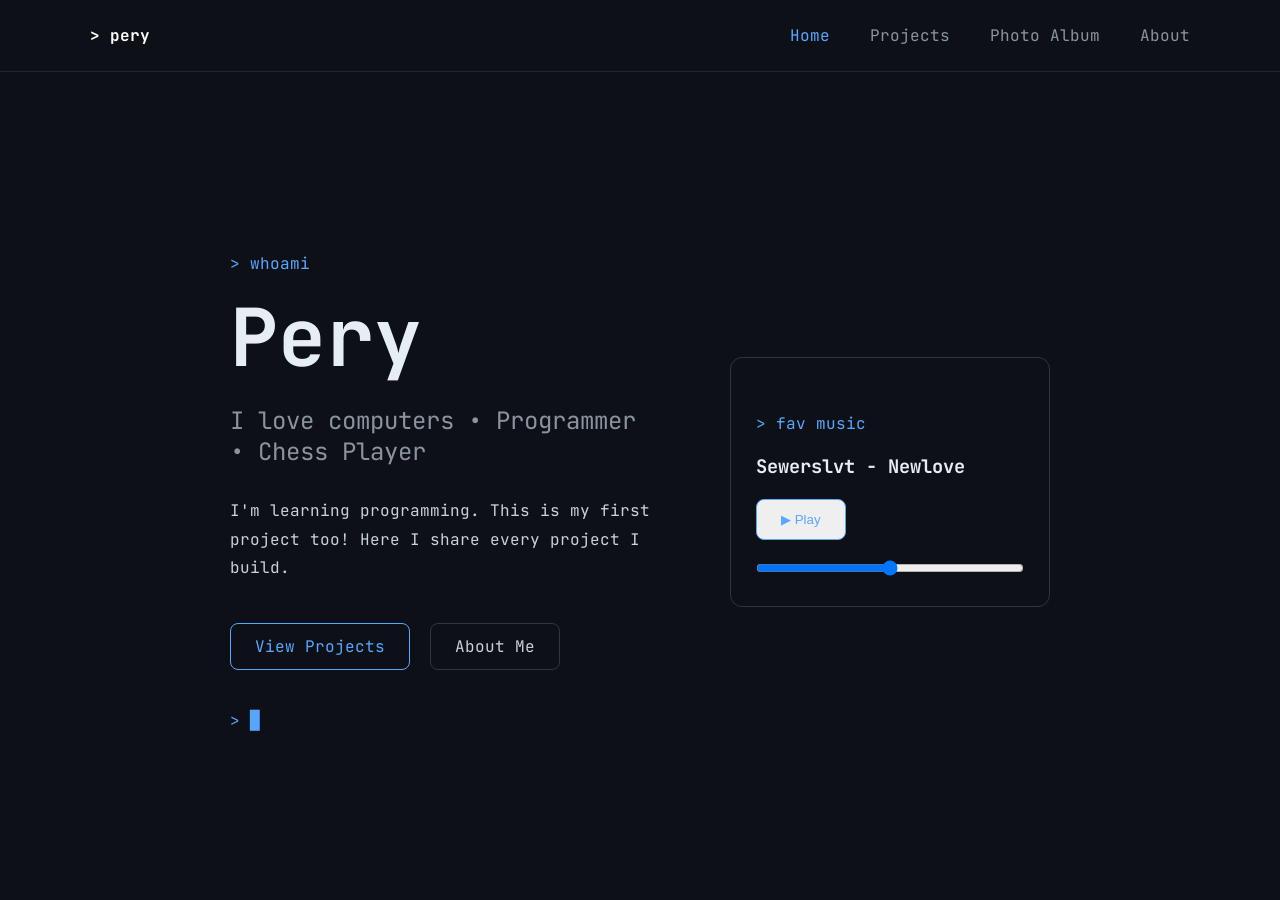
==== index.html @ 8623049d "Fix HTML encoding issues in index.html" ====
<!DOCTYPE html>
<html lang="en">

<head>
    <meta charset="UTF-8">
    <meta name="viewport" content="width=device-width, initial-scale=1.0">

    <title>Pery personal site</title>

    <link rel="stylesheet" href="style.css">

    <link rel="preconnect" href="https://fonts.googleapis.com">
    <link rel="preconnect" href="https://fonts.gstatic.com" crossorigin>
    <link href="https://fonts.googleapis.com/css2?family=JetBrains+Mono:wght@400;600;700&display=swap" rel="stylesheet">
    <link rel="icon" type="image/x-icon" href="favicon.ico">
</head>

<body>

<nav>
    <div class="navbar">

        <a href="index.html" class="logo">
            > pery
        </a>

        <div class="nav-links">
            <a href="index.html" class="active">Home</a>
            <a href="projects.html">Projects</a>
            <a href="photo-album.html">Photo Album</a>
            <a href="about.html">About</a>
        </div>

    </div>
</nav>

    <main>

    <section class="hero">

        <div class="hero-content">

            <p class="prompt">&gt; whoami</p>

            <h1>Pery</h1>

            <h2>I love computers • Programmer • Chess Player</h2>

            <p class="description">
                I'm learning programming. This is my first project too!
                Here I share every project I build.
            </p>

            <div class="hero-buttons">
                <a href="projects.html" class="button">
                    View Projects
                </a>

                <a href="about.html" class="button secondary">
                    About Me
                </a>
            </div>

            <p class="prompt">&gt; <span class="cursor">█</span></p>

        </div>

        <div class="music-player">

            <p class="prompt">&gt; fav music</p>

            <h3>Sewerslvt - Newlove</h3>

            <audio id="music" loop>
                <source src="music/background.mp3" type="audio/mpeg">
            </audio>

            <button id="playButton" class="button">
                ▶ Play
            </button>

            <input
                type="range"
                id="volume"
                min="0"
                max="1"
                step="0.01"
                value="0.5">

        </div>

    </section>

</main>

<script>

const music = document.getElementById("music");
const button = document.getElementById("playButton");
const volume = document.getElementById("volume");

music.volume = 0.5;

button.addEventListener("click", () => {

    if (music.paused) {
        music.play();
        button.textContent = "⏸ Pause";
    } else {
        music.pause();
        button.textContent = "▶ Play";
    }

});

volume.addEventListener("input", () => {
    music.volume = volume.value;
});

</script>

</body>

</html>
---- style.css ----
* {
    margin: 0;
    padding: 0;
    box-sizing: border-box;
}

body {
    background-color: #0d1117;
    color: #e6edf3;
    font-family: "JetBrains Mono", monospace;
    transition: background-color .3s, color .3s;
}

a{
    color: inherit;
    text-decoration: none;
}

nav {
    padding: 25px 50px;
    border-bottom: 1px solid #21262d;
}

.navbar {
    max-width: 1100px;
    margin: 0 auto;

    display: flex;
    justify-content: space-between;
    align-items: center;
}

.nav-links {
    display: flex;
    gap: 40px;
}

.navbar a {
    color: #8b949e;
    font-size: 1rem;
    transition: color 0.2s ease;
}

.navbar a:hover  {
    color: #58a6ff;
}

main {
    max-width: 900px;
    margin: 0 auto;
}

.hero {
    min-height: calc(100vh - 80px);
    display: flex;
    justify-content: space-between;
    align-items: center;
    gap: 80px;
    padding: 0 40px;
}

.prompt {
    color: #58a6ff;
    margin-top: 30px;
    margin-bottom: 10px;
}

.hero h1 {
    font-size: clamp(3rem, 8vw, 5rem);
    font-weight: 700;
    margin-bottom: 15px;
}

.hero h2 {
    font-size: 1.5rem;
    font-weight: 400;
    color: #8b949e;
    margin-bottom: 30px;
}

.hero-buttons {
    display: flex;
    gap: 20px;
    margin-bottom: 40px;
}
.button {
    display: inline-block;
    padding: 12px 24px;
    border: 1px solid #58a6ff;
    border-radius: 8px;
    color: #58a6ff;
    transition: all 0.2s ease;
}

.button:hover {
    background-color: #58a6ff;
    color: #0d1117;
}

.secondary {
    border-color: #30363d;
    color: #c9d1d9;
}

.secondary:hover {
    background-color: #30363d;
    color: white;
}

.description {
    max-width: 650px;
    line-height: 1.8;
    color: #c9d1d9;
    margin-bottom: 40px;
}

html {
    scroll-behavior: smooth;
}

.terminal-list {
    list-style: none;
    margin: 20px 0 40px;
}

.terminal-list li {
    margin-bottom: 10px;
    color: #c9d1d9;
}

.projects-grid {
    display: grid;
    grid-template-columns: repeat(2, 1fr);
    gap: 30px;
    margin-top: 50px;
}

.project-card {
    padding: 30px;
    border: 1px solid #30363d;
    border-radius: 12px;
    transition: all .2s ease;
}

.project-card:hover {
    border-color: #58a6ff;
    transform: translateY(-4px);
}

.tech-stack {
    display: flex;
    gap: 10px;
    margin: 20px 0 30px;
    flex-wrap: wrap;
}

.tech-stack span {
    border: 1px solid #30363d;
    border-radius: 999px;
    padding: 6px 12px;
    font-size: 0.85rem;
    color: #8b949e;
}

.project-page {
    padding: 80px 40px;
}

.project-card h3 {
    font-size: 1.5rem;
    margin-bottom: 15px;
}

.logo {
    color: white !important;
    font-weight: 700;
    font-size: 1.2rem;
}

.active {
    color: #58a6ff !important;
}

.hero-content {
    flex: 1;
}

.music-player {
    width: 320px;
    border: 1px solid #30363d;
    border-radius: 12px;
    padding: 25px;
}

.music-player h3 {
    margin: 20px 0;
}

.music-player input {
    width: 100%;
    margin-top: 20px;
}

.about-page {
    display: flex;
    flex-direction: column;
    justify-content: flex-start;
    padding: 80px 40px;
}

.photo-album-page {
    padding: 80px 40px;
}

.photo-grid {
    display: grid;
    grid-template-columns: repeat(2, 1fr);
    gap: 30px;
    margin-top: 50px;
}

.photo-card {
    border: 1px solid #30363d;
    border-radius: 12px;
    overflow: hidden;
    transition: all 0.2s ease;
}

.photo-card:hover {
    transform: translateY(-4px);
    border-color: #58a6ff;
}

.photo-card img {
    width: 100%;
    height: 250px;
    object-fit: cover;
    display: block;
    cursor: pointer;
}

.modal {
    display: none;

    position: fixed;
    inset: 0;

    background: rgba(0,0,0,.9);

    justify-content: center;
    align-items: center;

    z-index: 999;
}

.modal-content {
    background: #161b22;
    border: 1px solid #30363d;
    border-radius: 12px;
    padding: 20px;
    max-width: 90%;
    width: 90%;
    text-align: center;
}

#modalImage {
    width: 100%;
    max-height: 600px;
    object-fit: contain;
    border-radius: 8px;
    margin-bottom: 20px;
}

.close {
    position: absolute;
    top: 30px;
    right: 40px;
    font-size: 3rem;
    color: white;
    cursor: pointer;
}

#modalDescription {
    color: #8b949e;
    line-height: 1.8;
}

.quote-box {
    margin-top: 20px;
    margin-bottom: 50px;
    padding: 25px;
    border-left: 4px solid #58a6ff;
    background: #161b22;
    border-radius: 8px;
}

.quote-section {
    margin-top: 30px;
}

.quote {
    font-style: italic;
    line-height: 1.8;
    color: #c9d1d9;
}

.quote-author {
    margin-top: 15px;
    color: #8b949e;
    text-align: right;
}

.quote-box{
    background:#161b22;
    border-left:3px solid #58a6ff;
    border-radius:10px;
    padding:30px;
    box-shadow:0 0 20px rgba(88,166,255,.08);
}

.quote-box p{
    font-style: italic;
}

.spotify-section{
    margin-top:30px;
}

.spotify-card{
    display:flex;
    align-items:center;
    gap:16px;
    background:#171b22;
    border:1px solid #2b3342;
    border-radius:12px;
    padding: 16px;
    margin-top:10px;
}

.spotify-card img{
    width:72px;
    height:72px;
    border-radius:8px;
}

.spotify-info h3{
    margin:0;
    color:#fff;
}

.spotify-info p{
    margin:8px 0;
    color:#b8c0cc;
}

.spotify-info a{
    color:#3b82f6;
    text-decoration:none;
}

.spotify-info a:hover{
    text-decoration:underline;
}

.about-grid{
    display:grid;
    grid-template-columns:1fr 1fr;
    gap:25px;
    max-width:1100px;
    margin:80px auto;
    padding:0 30px;
}

.panel{
    background:#161b22;
    border:1px solid #30363d;
    border-radius:12px;
    padding:25px;
}

.full{
    grid-column:1 / -1;
}

.panel h1{
    margin-bottom:15px;
}

.panel .prompt{
    margin:0 0 15px;
}

.panel .description{
    margin-bottom:0;
}

.quote-box{
    margin:0;
    padding:0;
    background:none;
    border:none;
    box-shadow:none;
}

.spotify-section{
    margin:0;
}

@media (max-width:900px){

.about-grid{
    grid-template-columns:1fr;
}

.full{
    grid-column:auto;
}

}

.live-grid{
    display:grid;
    grid-template-columns:1fr 1fr;
    gap:16px;
    margin-top:15px;
}

.live-grid .spotify-card{
    margin:0;
    height:100%;
}

@media (max-width:700px){

.live-grid{
    grid-template-columns:1fr;
}

}
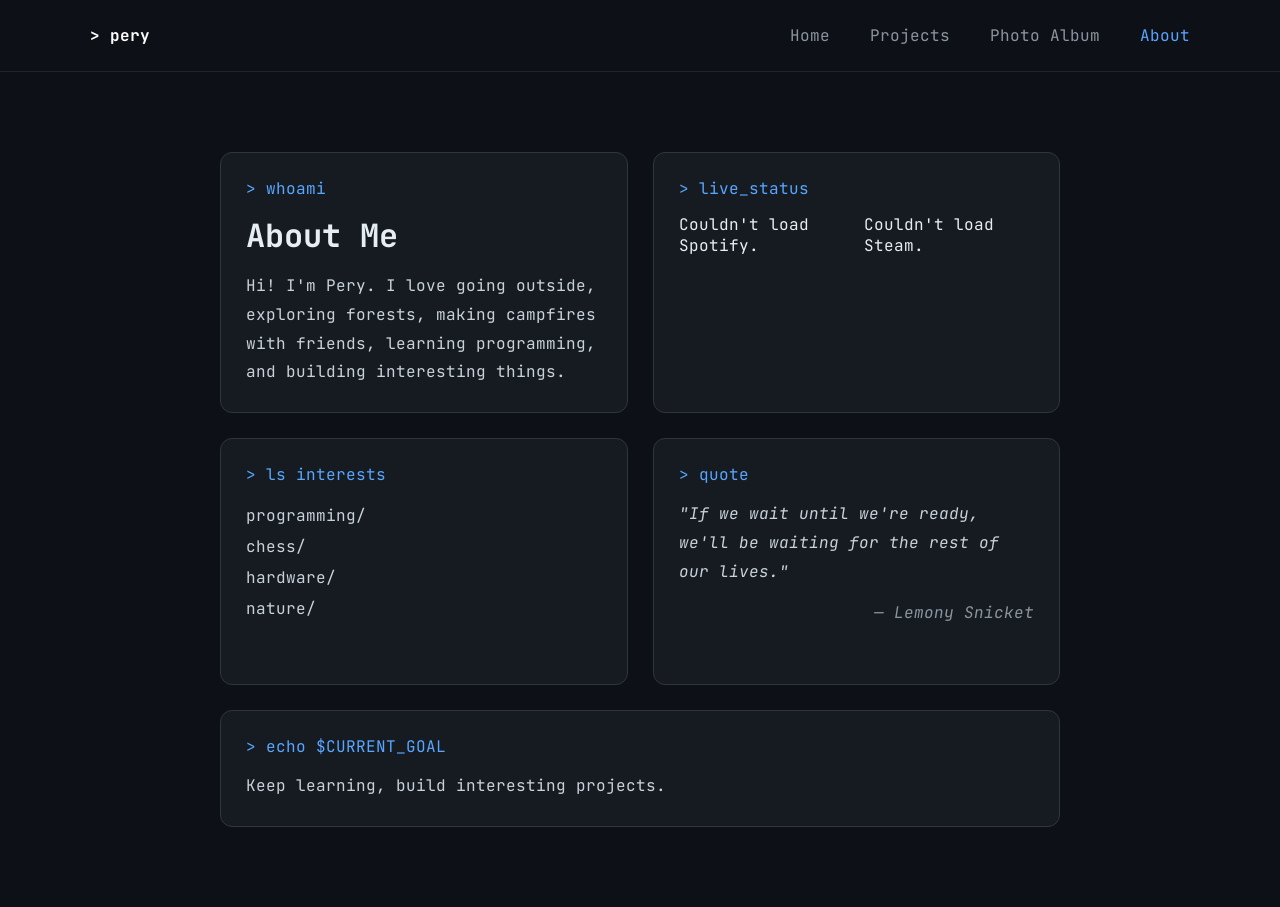
==== commit cec18c37: "Update index.html for About page content" ====
--- a/index.html
+++ b/index.html
@@ -2,22 +2,27 @@
 <html lang="en">
 
 <head>
+
     <meta charset="UTF-8">
     <meta name="viewport" content="width=device-width, initial-scale=1.0">
 
-    <title>Pery personal site</title>
+    <title>About</title>
 
     <link rel="stylesheet" href="style.css">
 
     <link rel="preconnect" href="https://fonts.googleapis.com">
     <link rel="preconnect" href="https://fonts.gstatic.com" crossorigin>
+
     <link href="https://fonts.googleapis.com/css2?family=JetBrains+Mono:wght@400;600;700&display=swap" rel="stylesheet">
-    <link rel="icon" type="image/x-icon" href="favicon.ico">
+
+    <link rel="icon" href="favicon.ico" type="image/x-icon">
+
 </head>
 
 <body>
 
 <nav>
+
     <div class="navbar">
 
         <a href="index.html" class="logo">
@@ -25,97 +30,203 @@
         </a>
 
         <div class="nav-links">
-            <a href="index.html" class="active">Home</a>
+
+            <a href="index.html">Home</a>
             <a href="projects.html">Projects</a>
             <a href="photo-album.html">Photo Album</a>
-            <a href="about.html">About</a>
-        </div>
-
-    </div>
+            <a href="about.html" class="active">About</a>
+        </div>
+
+    </div>
+
 </nav>
 
-    <main>
-
-    <section class="hero">
-
-        <div class="hero-content">
-
-            <p class="prompt">&gt; whoami</p>
-
-            <h1>Pery</h1>
-
-            <h2>I love computers • Programmer • Chess Player</h2>
-
-            <p class="description">
-                I'm learning programming. This is my first project too!
-                Here I share every project I build.
+<main>
+
+<div class="about-grid">
+
+    <div class="panel">
+
+        <p class="prompt">&gt; whoami</p>
+
+        <h1>About Me</h1>
+
+        <p class="description">
+            Hi! I'm Pery. I love going outside, exploring forests,
+            making campfires with friends, learning programming,
+            and building interesting things.
+        </p>
+
+    </div>
+
+    <div class="panel">
+
+    <p class="prompt">&gt; live_status</p>
+
+    <div class="live-grid">
+
+        <div id="spotify-widget">
+            Loading Spotify...
+        </div>
+
+        <div id="steam-widget">
+            Loading Steam...
+        </div>
+
+    </div>
+
+</div>
+
+    <div class="panel">
+
+        <p class="prompt">&gt; ls interests</p>
+
+        <ul class="terminal-list">
+
+            <li>programming/</li>
+            <li>chess/</li>
+            <li>hardware/</li>
+            <li>nature/</li>
+
+        </ul>
+
+    </div>
+
+    <div class="panel">
+
+        <p class="prompt">&gt; quote</p>
+
+        <div class="quote-box">
+
+            <p class="quote">
+                "If we wait until we're ready, we'll be waiting for the rest of our lives."
             </p>
 
-            <div class="hero-buttons">
-                <a href="projects.html" class="button">
-                    View Projects
-                </a>
-
-                <a href="about.html" class="button secondary">
-                    About Me
-                </a>
+            <p class="quote-author">
+                — Lemony Snicket
+            </p>
+
+        </div>
+
+    </div>
+
+    <div class="panel full">
+
+        <p class="prompt">&gt; echo $CURRENT_GOAL</p>
+
+        <p class="description">
+            Keep learning, build interesting projects.
+        </p>
+
+    </div>
+
+</div>
+
+</main>
+
+<script>
+
+async function loadSpotify() {
+
+    const widget = document.getElementById("spotify-widget");
+
+    try {
+
+        const res = await fetch("/api/spotify");
+        const data = await res.json();
+
+        if (!data.isPlaying) {
+
+            widget.innerHTML = `
+                <p>🎵 Nothing is currently playing.</p>
+            `;
+
+            return;
+
+        }
+
+        widget.innerHTML = `
+            <div class="spotify-card">
+
+                <img src="${data.albumImage}" alt="Album cover">
+
+                <div class="spotify-info">
+
+                    <h3>${data.title}</h3>
+
+                    <p>${data.artist}</p>
+
+                    <a href="${data.songUrl}" target="_blank">
+                        Open in Spotify
+                    </a>
+
+                </div>
+
             </div>
-
-            <p class="prompt">&gt; <span class="cursor">█</span></p>
-
-        </div>
-
-        <div class="music-player">
-
-            <p class="prompt">&gt; fav music</p>
-
-            <h3>Sewerslvt - Newlove</h3>
-
-            <audio id="music" loop>
-                <source src="music/background.mp3" type="audio/mpeg">
-            </audio>
-
-            <button id="playButton" class="button">
-                ▶ Play
-            </button>
-
-            <input
-                type="range"
-                id="volume"
-                min="0"
-                max="1"
-                step="0.01"
-                value="0.5">
-
-        </div>
-
-    </section>
-
-</main>
-
-<script>
-
-const music = document.getElementById("music");
-const button = document.getElementById("playButton");
-const volume = document.getElementById("volume");
-
-music.volume = 0.5;
-
-button.addEventListener("click", () => {
-
-    if (music.paused) {
-        music.play();
-        button.textContent = "⏸ Pause";
-    } else {
-        music.pause();
-        button.textContent = "▶ Play";
+        `;
+
+    } catch {
+
+        widget.innerHTML = "Couldn't load Spotify.";
+
     }
 
-});
-
-volume.addEventListener("input", () => {
-    music.volume = volume.value;
-});
+}
+
+loadSpotify();
+setInterval(loadSpotify, 30000);
+
+async function loadSteam() {
+
+    const widget = document.getElementById("steam-widget");
+
+    try {
+
+        const res = await fetch("/api/steam");
+        const data = await res.json();
+
+        const states = [
+            "Offline",
+            "Online",
+            "Busy",
+            "Away",
+            "Snooze",
+            "Looking to trade",
+            "Looking to play"
+        ];
+
+        widget.innerHTML = `
+            <div class="spotify-card">
+
+                <img src="${data.avatar}" alt="Steam Avatar">
+
+                <div class="spotify-info">
+
+                    <h3>${data.name}</h3>
+
+                    <p>Status: ${states[data.status]}</p>
+
+                    <p>${data.game ? `🎮 ${data.game}` : "Not playing anything"}</p>
+
+                    <a href="${data.profile}" target="_blank">
+                        View Steam Profile
+                    </a>
+
+                </div>
+
+            </div>
+        `;
+
+    } catch {
+
+        widget.innerHTML = "Couldn't load Steam.";
+
+    }
+
+}
+
+loadSteam();
+setInterval(loadSteam, 30000);
 
 </script>
 
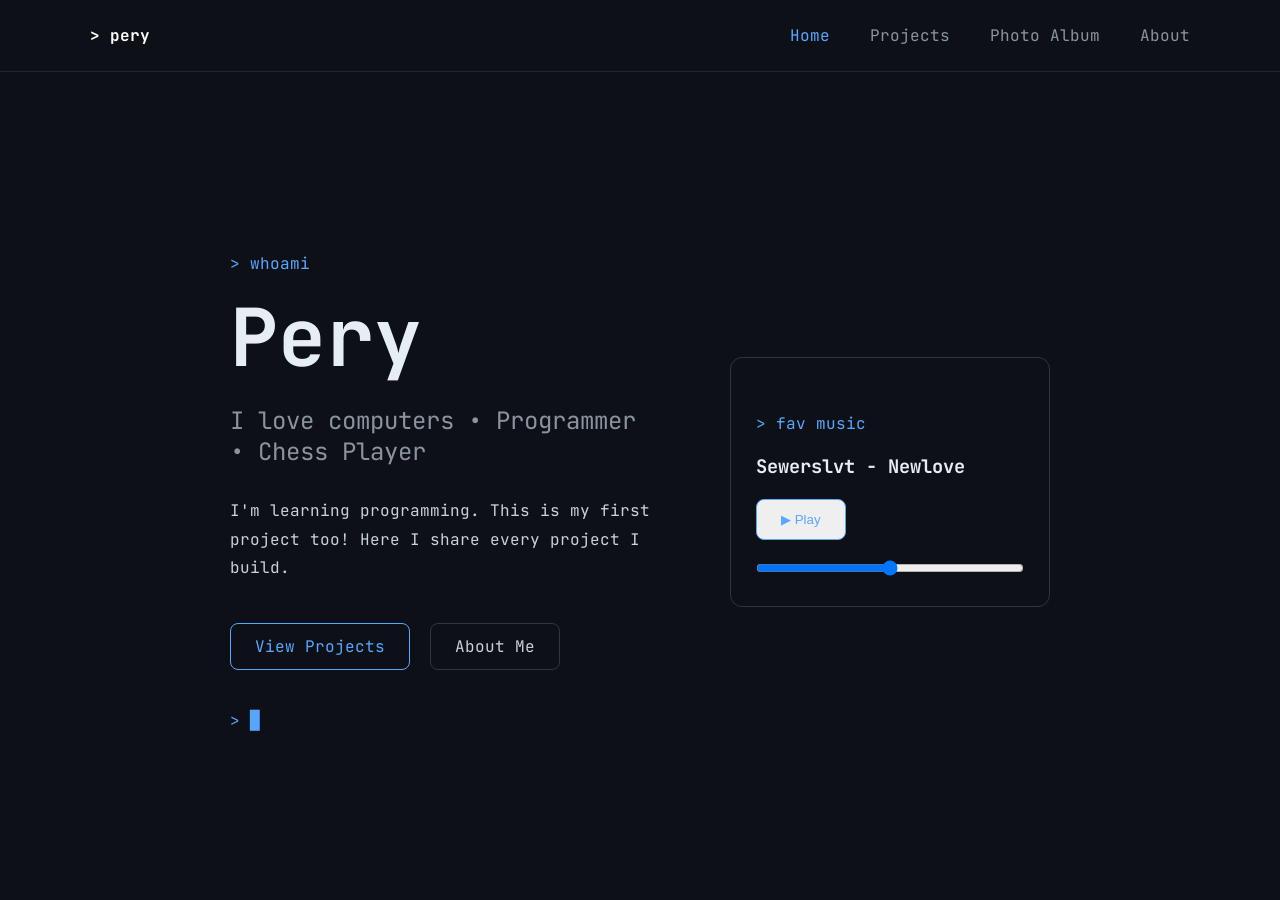
==== commit b0b267bc: "Revamp index.html for personal site layout Updated the index.html file to reflect a personal site fo" ====
--- a/index.html
+++ b/index.html
@@ -2,27 +2,22 @@
 <html lang="en">
 
 <head>
-
     <meta charset="UTF-8">
     <meta name="viewport" content="width=device-width, initial-scale=1.0">
 
-    <title>About</title>
+    <title>Pery personal site</title>
 
     <link rel="stylesheet" href="style.css">
 
     <link rel="preconnect" href="https://fonts.googleapis.com">
     <link rel="preconnect" href="https://fonts.gstatic.com" crossorigin>
-
     <link href="https://fonts.googleapis.com/css2?family=JetBrains+Mono:wght@400;600;700&display=swap" rel="stylesheet">
-
-    <link rel="icon" href="favicon.ico" type="image/x-icon">
-
+    <link rel="icon" type="image/x-icon" href="favicon.ico">
 </head>
 
 <body>
 
 <nav>
-
     <div class="navbar">
 
         <a href="index.html" class="logo">
@@ -30,203 +25,97 @@
         </a>
 
         <div class="nav-links">
-
-            <a href="index.html">Home</a>
+            <a href="index.html" class="active">Home</a>
             <a href="projects.html">Projects</a>
             <a href="photo-album.html">Photo Album</a>
-            <a href="about.html" class="active">About</a>
+            <a href="about.html">About</a>
         </div>
 
     </div>
-
 </nav>
 
-<main>
+    <main>
 
-<div class="about-grid">
+    <section class="hero">
 
-    <div class="panel">
+        <div class="hero-content">
 
-        <p class="prompt">&gt; whoami</p>
+            <p class="prompt">&gt; whoami</p>
 
-        <h1>About Me</h1>
+            <h1>Pery</h1>
 
-        <p class="description">
-            Hi! I'm Pery. I love going outside, exploring forests,
-            making campfires with friends, learning programming,
-            and building interesting things.
-        </p>
+            <h2>I love computers • Programmer • Chess Player</h2>
 
-    </div>
-
-    <div class="panel">
-
-    <p class="prompt">&gt; live_status</p>
-
-    <div class="live-grid">
-
-        <div id="spotify-widget">
-            Loading Spotify...
-        </div>
-
-        <div id="steam-widget">
-            Loading Steam...
-        </div>
-
-    </div>
-
-</div>
-
-    <div class="panel">
-
-        <p class="prompt">&gt; ls interests</p>
-
-        <ul class="terminal-list">
-
-            <li>programming/</li>
-            <li>chess/</li>
-            <li>hardware/</li>
-            <li>nature/</li>
-
-        </ul>
-
-    </div>
-
-    <div class="panel">
-
-        <p class="prompt">&gt; quote</p>
-
-        <div class="quote-box">
-
-            <p class="quote">
-                "If we wait until we're ready, we'll be waiting for the rest of our lives."
+            <p class="description">
+                I'm learning programming. This is my first project too!
+                Here I share every project I build.
             </p>
 
-            <p class="quote-author">
-                — Lemony Snicket
-            </p>
+            <div class="hero-buttons">
+                <a href="projects.html" class="button">
+                    View Projects
+                </a>
+
+                <a href="about.html" class="button secondary">
+                    About Me
+                </a>
+            </div>
+
+            <p class="prompt">&gt; <span class="cursor">█</span></p>
 
         </div>
 
-    </div>
+        <div class="music-player">
 
-    <div class="panel full">
+            <p class="prompt">&gt; fav music</p>
 
-        <p class="prompt">&gt; echo $CURRENT_GOAL</p>
+            <h3>Sewerslvt - Newlove</h3>
 
-        <p class="description">
-            Keep learning, build interesting projects.
-        </p>
+            <audio id="music" loop>
+                <source src="music/background.mp3" type="audio/mpeg">
+            </audio>
 
-    </div>
+            <button id="playButton" class="button">
+                ▶ Play
+            </button>
 
-</div>
+            <input
+                type="range"
+                id="volume"
+                min="0"
+                max="1"
+                step="0.01"
+                value="0.5">
+
+        </div>
+
+    </section>
 
 </main>
 
 <script>
 
-async function loadSpotify() {
+const music = document.getElementById("music");
+const button = document.getElementById("playButton");
+const volume = document.getElementById("volume");
 
-    const widget = document.getElementById("spotify-widget");
+music.volume = 0.5;
 
-    try {
+button.addEventListener("click", () => {
 
-        const res = await fetch("/api/spotify");
-        const data = await res.json();
-
-        if (!data.isPlaying) {
-
-            widget.innerHTML = `
-                <p>🎵 Nothing is currently playing.</p>
-            `;
-
-            return;
-
-        }
-
-        widget.innerHTML = `
-            <div class="spotify-card">
-
-                <img src="${data.albumImage}" alt="Album cover">
-
-                <div class="spotify-info">
-
-                    <h3>${data.title}</h3>
-
-                    <p>${data.artist}</p>
-
-                    <a href="${data.songUrl}" target="_blank">
-                        Open in Spotify
-                    </a>
-
-                </div>
-
-            </div>
-        `;
-
-    } catch {
-
-        widget.innerHTML = "Couldn't load Spotify.";
-
+    if (music.paused) {
+        music.play();
+        button.textContent = "⏸ Pause";
+    } else {
+        music.pause();
+        button.textContent = "▶ Play";
     }
 
-}
+});
 
-loadSpotify();
-setInterval(loadSpotify, 30000);
-
-async function loadSteam() {
-
-    const widget = document.getElementById("steam-widget");
-
-    try {
-
-        const res = await fetch("/api/steam");
-        const data = await res.json();
-
-        const states = [
-            "Offline",
-            "Online",
-            "Busy",
-            "Away",
-            "Snooze",
-            "Looking to trade",
-            "Looking to play"
-        ];
-
-        widget.innerHTML = `
-            <div class="spotify-card">
-
-                <img src="${data.avatar}" alt="Steam Avatar">
-
-                <div class="spotify-info">
-
-                    <h3>${data.name}</h3>
-
-                    <p>Status: ${states[data.status]}</p>
-
-                    <p>${data.game ? `🎮 ${data.game}` : "Not playing anything"}</p>
-
-                    <a href="${data.profile}" target="_blank">
-                        View Steam Profile
-                    </a>
-
-                </div>
-
-            </div>
-        `;
-
-    } catch {
-
-        widget.innerHTML = "Couldn't load Steam.";
-
-    }
-
-}
-
-loadSteam();
-setInterval(loadSteam, 30000);
+volume.addEventListener("input", () => {
+    music.volume = volume.value;
+});
 
 </script>
 
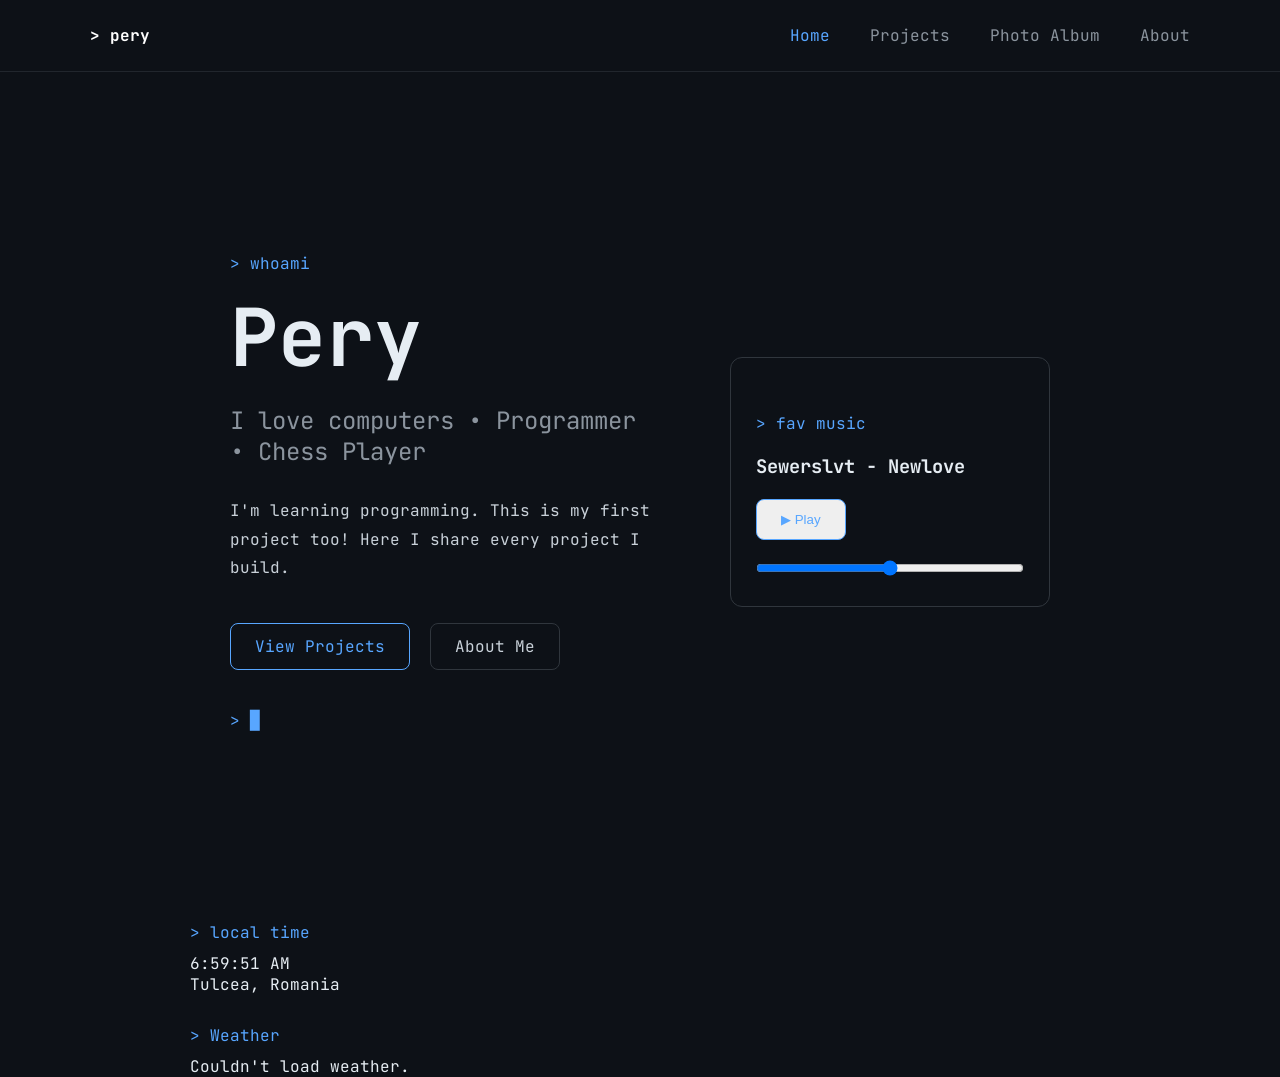
==== commit 6cac2450: "Enhance index.html with local time and weather features Added local time and weather sections with f" ====
--- a/index.html
+++ b/index.html
@@ -91,6 +91,23 @@
 
     </section>
 
+    <section class="local-status">
+        <div class="status-card">
+            <p class="prompt">&gt; local time</p>
+
+            <div id="local-clock">Loading...</div>
+            <p>Tulcea, Romania</p>
+
+        </div>
+
+        <div class="status-card">
+            <p class="prompt">&gt; Weather</p>
+            <div id="weather-info">Loading...</div>
+
+        </div>
+
+    </section>
+
 </main>
 
 <script>
@@ -119,6 +136,94 @@
 
 </script>
 
+<script>
+
+function updateClock() {
+
+    const now = new Date();
+
+    const time = now.toLocaleTimeString("en-US", {
+        timeZone: "Europe/Bucharest",
+        hour: "numeric",
+        minute: "2-digit",
+        second: "2-digit",
+        hour12: true
+    });
+
+    document.getElementById("local-clock").textContent = time;
+
+}
+
+updateClock();
+
+setInterval(updateClock, 1000);
+
+</script>
+
+<script>
+
+async function loadWeather() {
+
+    const weather = document.getElementById("weather-info");
+
+    try {
+
+        const response = await fetch(
+            "https://api.open-meteo.com/v1/forecast?latitude=45.17&longitude=28.80&current=temperature_2m,weather_code,wind_speed_10m&timezone=Europe%2FBucharest"
+        );
+
+        const data = await response.json();
+
+        const temperature = Math.round(data.current.temperature_2m);
+        const wind = Math.round(data.current.wind_speed_10m);
+        const code = data.current.weather_code;
+
+        const descriptions = {
+            0: "Clear sky",
+            1: "Mainly clear",
+            2: "Partly cloudy",
+            3: "Overcast",
+            45: "Fog",
+            48: "Rime fog",
+            51: "Light drizzle",
+            53: "Drizzle",
+            55: "Heavy drizzle",
+            61: "Light rain",
+            63: "Rain",
+            65: "Heavy rain",
+            71: "Light snow",
+            73: "Snow",
+            75: "Heavy snow",
+            80: "Rain showers",
+            81: "Rain showers",
+            82: "Heavy showers",
+            95: "Thunderstorm",
+            96: "Thunderstorm",
+            99: "Thunderstorm"
+        };
+
+        weather.innerHTML = `
+            ${temperature}°C
+            <div class="weather-description">
+                ${descriptions[code] || "Unknown"}
+            </div>
+            <div class="weather-wind">
+                Wind: ${wind} km/h
+            </div>
+        `;
+
+    } catch {
+
+        weather.textContent = "Couldn't load weather.";
+
+    }
+
+}
+
+loadWeather();
+
+</script>
+
 </body>
 
 </html>
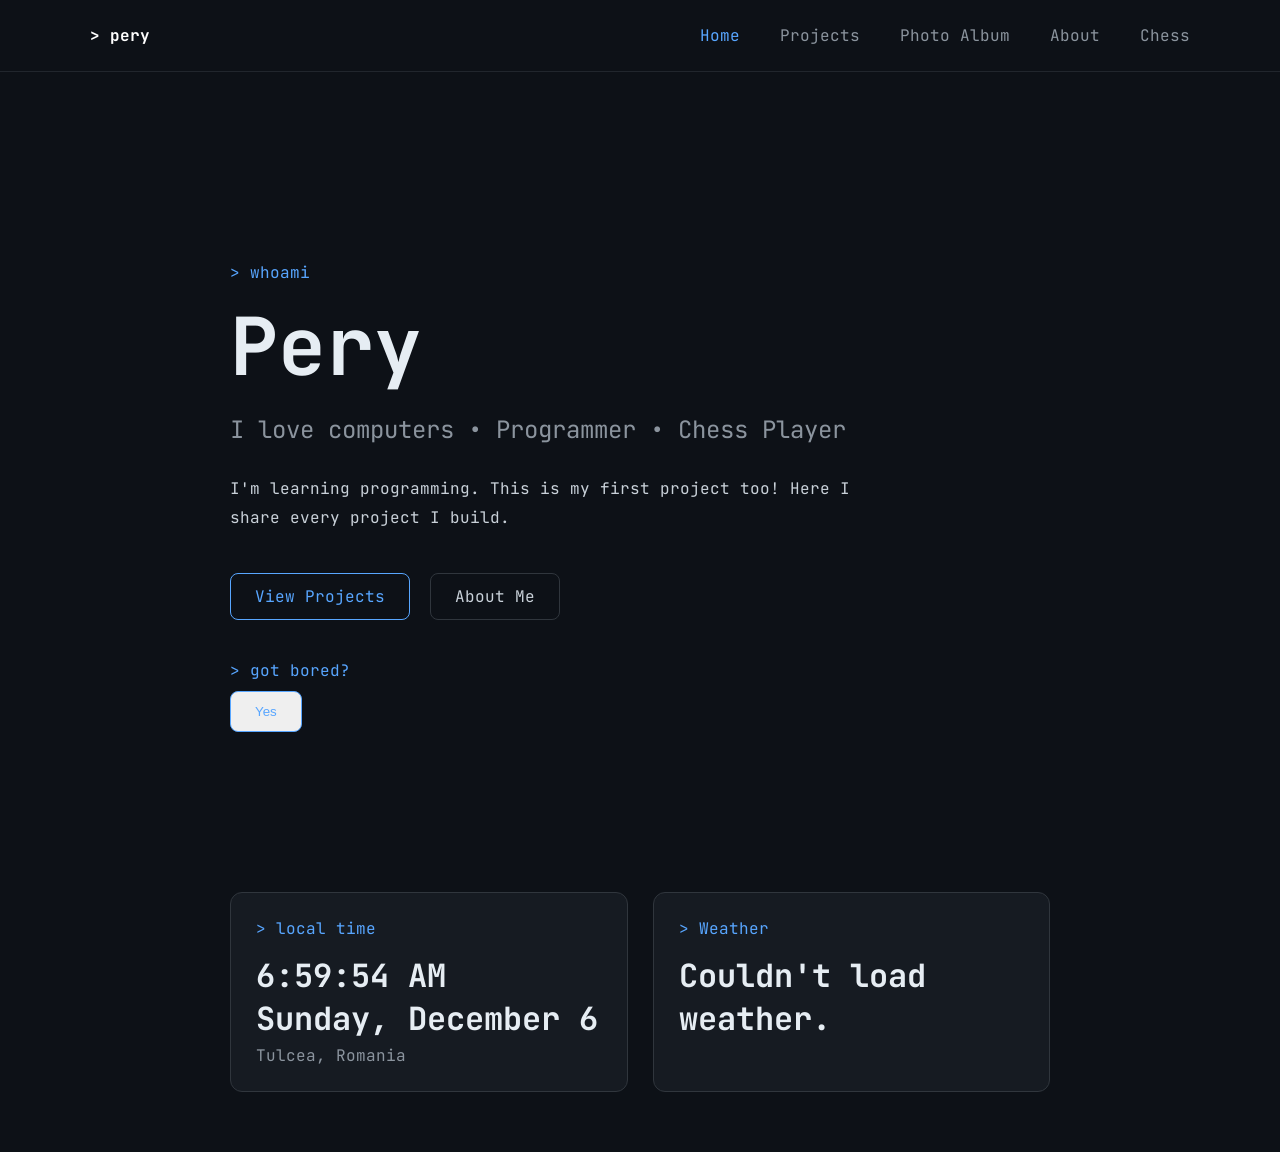
==== commit c36e7734: "Enhance index.html with random site button and weather details Added a random site feature and updat" ====
--- a/index.html
+++ b/index.html
@@ -29,6 +29,7 @@
             <a href="projects.html">Projects</a>
             <a href="photo-album.html">Photo Album</a>
             <a href="about.html">About</a>
+            <a href="chess.html">Chess</a>
         </div>
 
     </div>
@@ -61,33 +62,15 @@
                 </a>
             </div>
 
-            <p class="prompt">&gt; <span class="cursor">█</span></p>
-
-        </div>
-
-        <div class="music-player">
-
-            <p class="prompt">&gt; fav music</p>
-
-            <h3>Sewerslvt - Newlove</h3>
-
-            <audio id="music" loop>
-                <source src="music/background.mp3" type="audio/mpeg">
-            </audio>
-
-            <button id="playButton" class="button">
-                ▶ Play
-            </button>
-
-            <input
-                type="range"
-                id="volume"
-                min="0"
-                max="1"
-                step="0.01"
-                value="0.5">
-
-        </div>
+            <div class="random-site">
+                <p class="prompt">&gt; got bored?</p>
+
+                <button id="randomSiteButton" class="button">
+                    Yes
+                </button>
+
+                <p id="randomSiteText"></p>
+            </div>
 
     </section>
 
@@ -109,32 +92,6 @@
     </section>
 
 </main>
-
-<script>
-
-const music = document.getElementById("music");
-const button = document.getElementById("playButton");
-const volume = document.getElementById("volume");
-
-music.volume = 0.5;
-
-button.addEventListener("click", () => {
-
-    if (music.paused) {
-        music.play();
-        button.textContent = "⏸ Pause";
-    } else {
-        music.pause();
-        button.textContent = "▶ Play";
-    }
-
-});
-
-volume.addEventListener("input", () => {
-    music.volume = volume.value;
-});
-
-</script>
 
 <script>
 
@@ -150,7 +107,17 @@
         hour12: true
     });
 
-    document.getElementById("local-clock").textContent = time;
+    const date = now.toLocaleDateString("en-US", {
+        timeZone: "Europe/Bucharest",
+        weekday: "long",
+        month: "long",
+        day: "numeric"
+    });
+
+    document.getElementById("local-clock").innerHTML = `
+        <div>${time}</div>
+        <div class="local-date">${date}</div>
+    `;
 
 }
 
@@ -169,14 +136,35 @@
     try {
 
         const response = await fetch(
-            "https://api.open-meteo.com/v1/forecast?latitude=45.17&longitude=28.80&current=temperature_2m,weather_code,wind_speed_10m&timezone=Europe%2FBucharest"
+            "https://api.open-meteo.com/v1/forecast?latitude=45.17&longitude=28.80&current=temperature_2m,relative_humidity_2m,apparent_temperature,weather_code,wind_speed_10m&daily=sunrise,sunset&timezone=Europe%2FBucharest"
         );
 
         const data = await response.json();
 
         const temperature = Math.round(data.current.temperature_2m);
+        const feelsLike = Math.round(data.current.apparent_temperature);
+        const humidity = data.current.relative_humidity_2m;
         const wind = Math.round(data.current.wind_speed_10m);
-        const code = data.current.weather_code;
+
+        const sunrise = new Date(data.daily.sunrise[0]).toLocaleTimeString(
+            "en-US",
+            {
+                timeZone: "Europe/Bucharest",
+                hour: "numeric",
+                minute: "2-digit",
+                hour12: true
+            }
+        );
+
+        const sunset = new Date(data.daily.sunset[0]).toLocaleTimeString(
+            "en-US",
+            {
+                timeZone: "Europe/Bucharest",
+                hour: "numeric",
+                minute: "2-digit",
+                hour12: true
+            }
+        );
 
         const descriptions = {
             0: "Clear sky",
@@ -203,12 +191,24 @@
         };
 
         weather.innerHTML = `
-            ${temperature}°C
+            <div class="weather-temperature">
+                ${temperature}°C
+            </div>
+
             <div class="weather-description">
-                ${descriptions[code] || "Unknown"}
-            </div>
-            <div class="weather-wind">
-                Wind: ${wind} km/h
+                ${descriptions[data.current.weather_code] || "Unknown"}
+            </div>
+
+            <div class="weather-details">
+                Feels like ${feelsLike}°C<br>
+                💧 Humidity ${humidity}%<br>
+                💨 Wind ${wind} km/h
+            </div>
+
+            <div class="sun-times">
+                ↑ ${sunrise}
+                &nbsp;&nbsp;
+                ↓ ${sunset}
             </div>
         `;
 
@@ -224,6 +224,59 @@
 
 </script>
 
+<script>
+
+const randomSites = [
+    {
+        name: "Neal.fun",
+        url: "https://neal.fun/"
+    },
+    {
+        name: "Reaction Test",
+        url: "https://davidperyro-stack.github.io/reaction-test/"
+    },
+    {
+        name: "The Useless Web",
+        url: "https://theuselessweb.com/"
+    },
+    {
+        name: "Radio Garden",
+        url: "https://radio.garden/"
+    },
+    {
+        name: "Window Swap",
+        url: "https://www.window-swap.com/"
+    },
+    {
+        name: "A Soft Murmur",
+        url: "https://asoftmurmur.com/"
+    },
+    {
+        name: "Pointer Pointer",
+        url: "https://pointerpointer.com/"
+    },
+    {
+        name: "Patatap",
+        url: "https://patatap.com/"
+    }
+];
+
+document.getElementById("randomSiteButton").addEventListener("click", () => {
+
+    const site =
+        randomSites[Math.floor(Math.random() * randomSites.length)];
+
+    document.getElementById("randomSiteText").textContent =
+        `Opening ${site.name}...`;
+
+    setTimeout(() => {
+        window.open(site.url, "_blank");
+    }, 400);
+
+});
+
+</script>
+
 </body>
 
 </html>
--- a/style.css
+++ b/style.css
@@ -437,3 +437,67 @@
 }
 
 }
+
+.local-status {
+    display: grid;
+    grid-template-columns: repeat(2, 1fr);
+    gap: 25px;
+    padding: 0 40px 60px;
+}
+
+.status-card {
+    border: 1px solid #30363d;
+    border-radius: 12px;
+    padding: 25px;
+    background: #161b22;
+    transition: all 0.2s ease;
+}
+
+.status-card:hover {
+    border-color: #58a6ff;
+    transform: translateY(-3px);
+}
+
+.status-card .prompt {
+    margin-top: 0;
+}
+
+#local-clock {
+    font-size: 2rem;
+    font-weight: 700;
+    margin: 15px 0 5px;
+}
+
+#weather-info {
+    font-size: 2rem;
+    font-weight: 700;
+    margin: 15px 0 5px;
+}
+
+.status-card > p:last-child {
+    color: #8b949e;
+    margin-top: 5px;
+}
+
+@media (max-width: 700px) {
+
+    .local-status {
+        grid-template-columns: 1fr;
+        padding: 0 20px 40px;
+    }
+
+}
+
+.weather-description {
+    font-size: 1rem;
+    font-weight: 400;
+    color: #c9d1d9;
+    margin-top: 5px;
+}
+
+.weather-wind {
+    font-size: 0.85rem;
+    font-weight: 400;
+    color: #8b949e;
+    margin-top: 8px;
+}
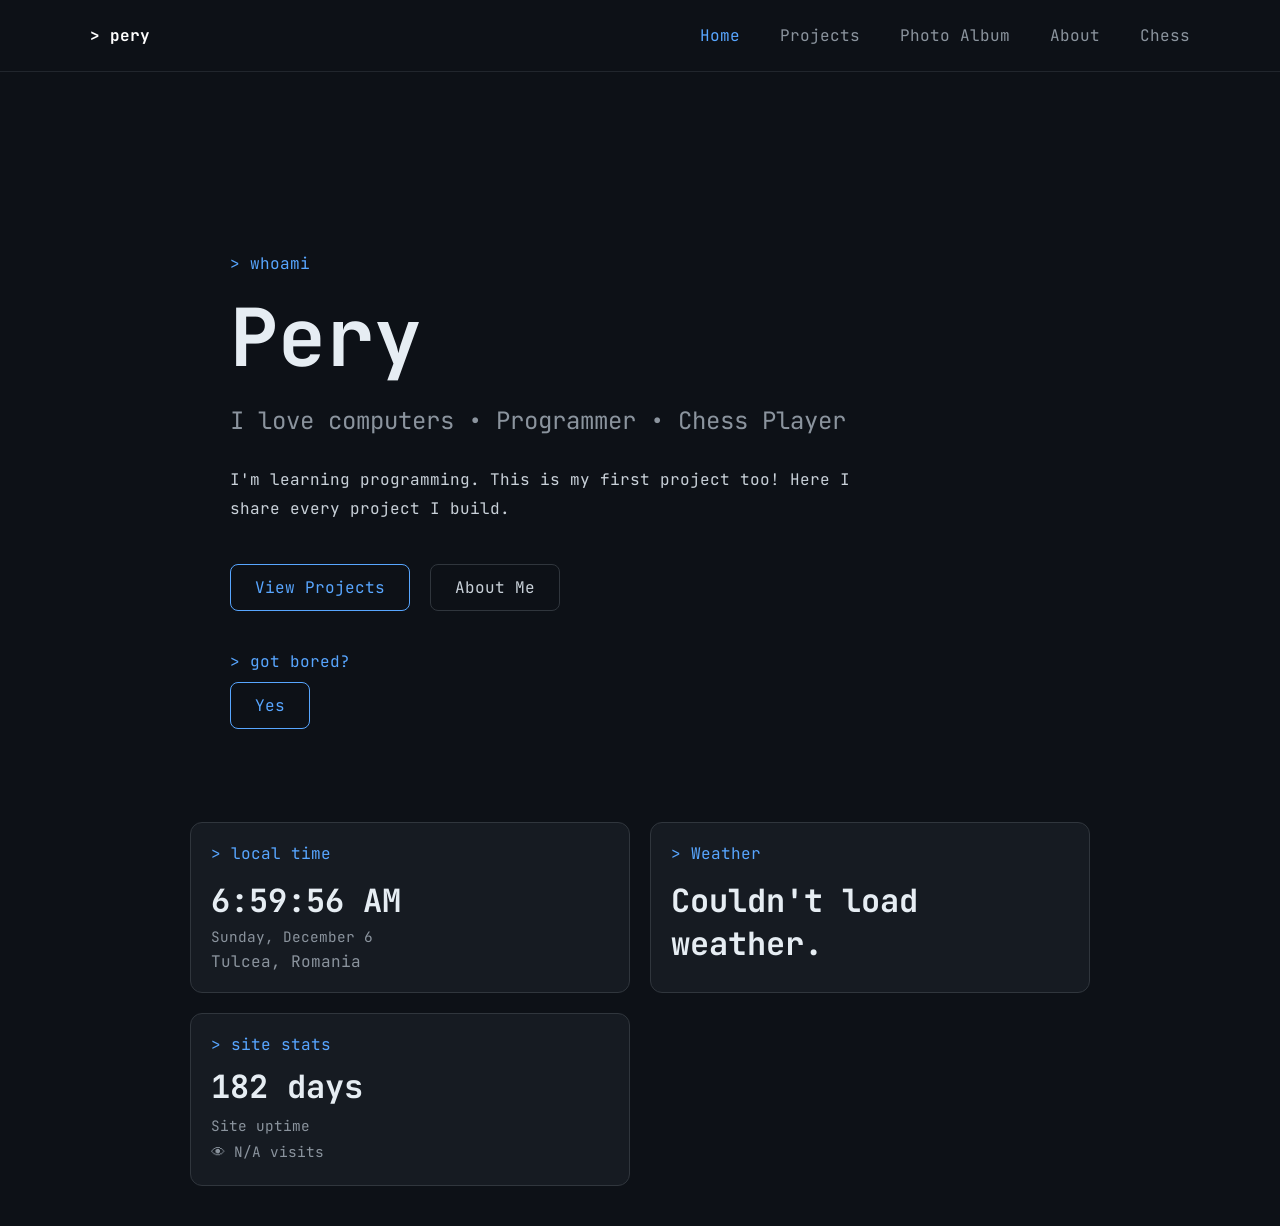
==== commit d898abd5: "Enhance index.html with site stats functionality Added a section for site statistics including uptim" ====
--- a/index.html
+++ b/index.html
@@ -89,7 +89,13 @@
 
         </div>
 
+          <div class="status-card">
+            <p class="prompt">&gt; site stats</p>
+            <div id="site-stats">Loading...</div>
+        </div>
+
     </section>
+
 
 </main>
 
@@ -275,8 +281,46 @@
 
 });
 
+const SITE_LAUNCH_DATE = "2026-06-07";
+
+async function loadSiteStats() {
+
+    const statsEl = document.getElementById("site-stats");
+
+    const launch = new Date(SITE_LAUNCH_DATE);
+    const now = new Date();
+    const uptimeDays = Math.floor((now - launch) / (1000 * 60 * 60 * 24));
+
+    let visits = "N/A";
+
+    try {
+
+        const res = await fetch(
+            "https://abacus.jasoncameron.dev/hit/davidperyro-stack/personal-site"
+        );
+
+        const data = await res.json();
+        visits = data.value;
+
+    } catch (error) {
+
+    }
+
+    statsEl.innerHTML = `
+        <div class="weather-temperature">${uptimeDays} days</div>
+        <div class="weather-details">
+             Site uptime<br>
+            👁 ${visits} visits
+        </div>
+    `;
+
+}
+
+loadSiteStats();
+
 </script>
 
+
 </body>
 
 </html>
--- a/style.css
+++ b/style.css
@@ -19,6 +19,10 @@
 nav {
     padding: 25px 50px;
     border-bottom: 1px solid #21262d;
+
+    position: sticky;
+    top: 0;
+    z-index: 1000;
 }
 
 .navbar {
@@ -441,16 +445,16 @@
 .local-status {
     display: grid;
     grid-template-columns: repeat(2, 1fr);
-    gap: 25px;
-    padding: 0 40px 60px;
+    gap: 20px;
+    margin-top: -70px;
+    margin-bottom: 40px;
 }
 
 .status-card {
+    background: #161b22;
     border: 1px solid #30363d;
     border-radius: 12px;
-    padding: 25px;
-    background: #161b22;
-    transition: all 0.2s ease;
+    padding: 20px;
 }
 
 .status-card:hover {
@@ -501,3 +505,94 @@
     color: #8b949e;
     margin-top: 8px;
 }
+
+.weather-temperature {
+    font-size: 2rem;
+    font-weight: 700;
+    margin-bottom: 5px;
+}
+
+.weather-description {
+    font-size: 1rem;
+    color: #c9d1d9;
+    margin-bottom: 15px;
+}
+
+.weather-details {
+    font-size: 0.9rem;
+    line-height: 1.8;
+    color: #8b949e
+}
+
+.sun-times {
+    margin-top: 15px;
+    padding-top: 15px;
+    border-top: 1px solid #30363d;
+    font-size: 0.85rem;
+    color: #c9d1d9
+}
+
+.local-date {
+    font-size: 0.9rem;
+    font-weight: 400;
+    color: #8b949e;
+    margin-top: 5px
+}
+
+.random-site {
+    margin-top: 20px;
+}
+
+.random-site .button {
+    cursor: pointer;
+    background: transparent;
+    font-family: inherit;
+    font-size: 1rem;
+}
+
+#randomSiteText {
+    margin-top: 12px;
+    color: #8b949e;
+    font-size: 0.85rem;
+}
+
+.chess-profile {
+    margin-top: 30px;
+}
+
+.chess-profile h2 {
+    margin-bottom: 25px;
+}
+
+.chess-ratings {
+    display: grid;
+    grid-template-columns: repeat(3, 1fr);
+    gap: 20px;
+    margin-top: 20px;
+}
+
+.chess-ratings .panel {
+    min-height: 150px;
+}
+
+.chess-ratings .panel div {
+    font-size: 2rem;
+    font-weight: 700;
+    margin-top: 20px;
+}
+
+.chess-profile .button {
+    display: inline-block;
+}
+
+@media (max-width: 700px) {
+
+    .chess-ratings {
+        grid-template-columns: 1fr;
+    }
+
+}
+
+.fide-card {
+    margin-top: 20px;
+}
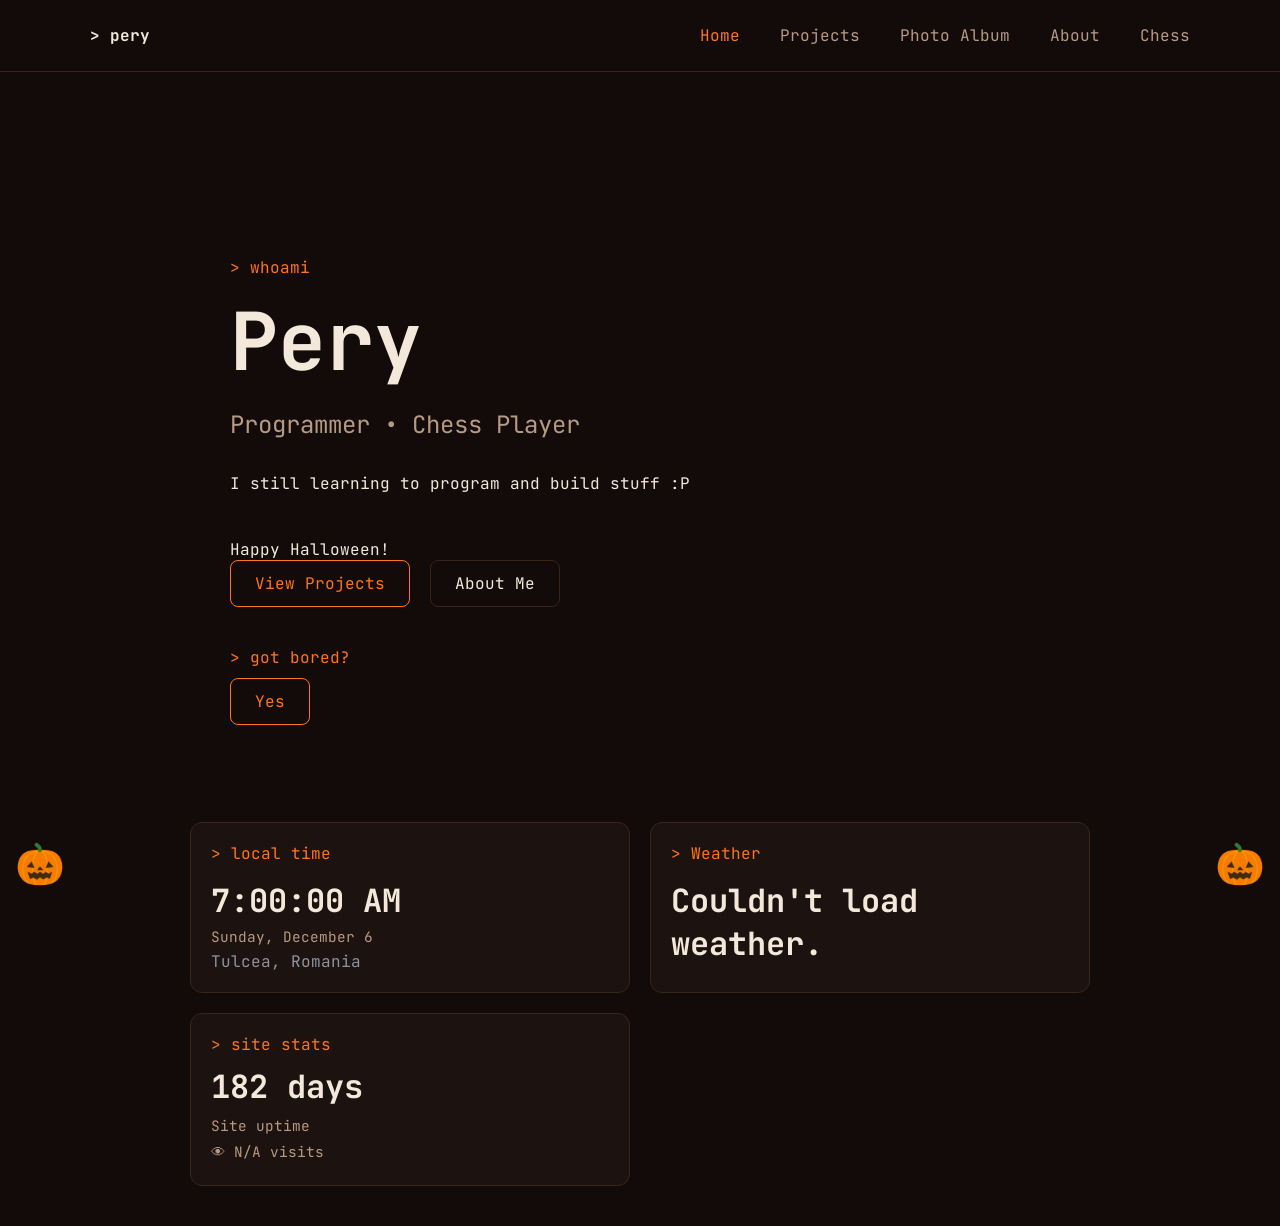
==== commit 61179a71: "Added halloween theme!" ====
--- a/index.html
+++ b/index.html
@@ -8,6 +8,7 @@
     <title>Pery personal site</title>
 
     <link rel="stylesheet" href="style.css">
+    <link rel="stylesheet" href="halloween.css">
 
     <link rel="preconnect" href="https://fonts.googleapis.com">
     <link rel="preconnect" href="https://fonts.gstatic.com" crossorigin>
@@ -45,12 +46,12 @@
 
             <h1>Pery</h1>
 
-            <h2>I love computers • Programmer • Chess Player</h2>
+            <h2>Programmer • Chess Player</h2>
 
             <p class="description">
-                I'm learning programming. This is my first project too!
-                Here I share every project I build.
+                I still learning to program and build stuff :P
             </p>
+            <P>Happy Halloween!</P>
 
             <div class="hero-buttons">
                 <a href="projects.html" class="button">
@@ -320,7 +321,7 @@
 
 </script>
 
-
+   <script src="halloween.js"></script>
 </body>
 
-</html>
+</html>
--- a/halloween.css
+++ b/halloween.css
@@ -0,0 +1,151 @@
+body {
+    background-color: #120b0a;
+    color: #f4e8da;
+}
+
+::selection {
+    background: #ff7518;
+    color: #120b0a;
+}
+
+nav {
+    border-bottom-color: #3b2418;
+}
+
+.navbar a {
+    color: #b89a82;
+}
+
+.navbar a:hover {
+    color: #ff7518;
+}
+
+.logo {
+    color: #f4e8da !important;
+}
+
+.active {
+    color: #ff7518 !important;
+}
+
+.prompt {
+    color: #ff7518;
+}
+
+.hero h2,
+#modalDescription,
+#randomSiteText,
+.quote-author,
+.weather-wind,
+.weather-details,
+.local-date {
+    color: #b89a82;
+}
+
+.description,
+.terminal-list li,
+.quote,
+.weather-description,
+.sun-times {
+    color: #f4e8da;
+}
+
+.button {
+    border-color: #ff7518;
+    color: #ff7518;
+}
+
+.button:hover {
+    background-color: #ff7518;
+    color: #120b0a;
+}
+
+.secondary {
+    border-color: #3b2418;
+    color: #f4e8da;
+}
+
+.secondary:hover {
+    background-color: #3b2418;
+    color: #ffffff;
+}
+
+.panel,
+.status-card,
+.modal-content {
+    background : #1c1210;
+    border-color: #3b2418;
+}
+
+.project-card,
+.photo-card,
+.music-player {
+    border-color: #3b2418;
+}
+
+.tech-stack span {
+    border-color: #3b2418;
+    color: #b89a82;
+}
+
+.sun-times {
+    border-top-color: #3b2418;
+}
+
+.spotify-card {
+    background: #1c1210;
+    border-color: #3b2418;
+}
+
+.spotify-info h3 {
+    color: #f4e8da;
+}
+
+.spotify-info p {
+    color: #b89a82;
+}
+
+.spotify-info a {
+    color: #ff7518;
+}
+
+.project-card:hover,
+.photo-card:hover,
+.status-card:hover {
+    border-color: #3b0f0f;
+    box-shadow: 0 0 18px rgba(87, 24, 24, 0.35);
+}
+
+.leaf {
+    position: fixed;
+    top: -50px;
+    z-index: 10;
+    pointer-events: none;
+    animation: fall linear infinite;
+}
+
+@keyframes fall {
+    to {
+        transform: translateY(110vh) rotate(360deg);
+    }
+}
+
+logo::after {
+    content: "🎃";
+}
+
+.pumpkin {
+    position: fixed;
+    bottom: 10px;
+    z-index: 10;
+    font-size: 40px;
+    pointer-events: none;
+}
+
+.pumpkin.left {
+    left: 15px;
+}
+
+.pumpkin.right {
+    right: 15px;
+}
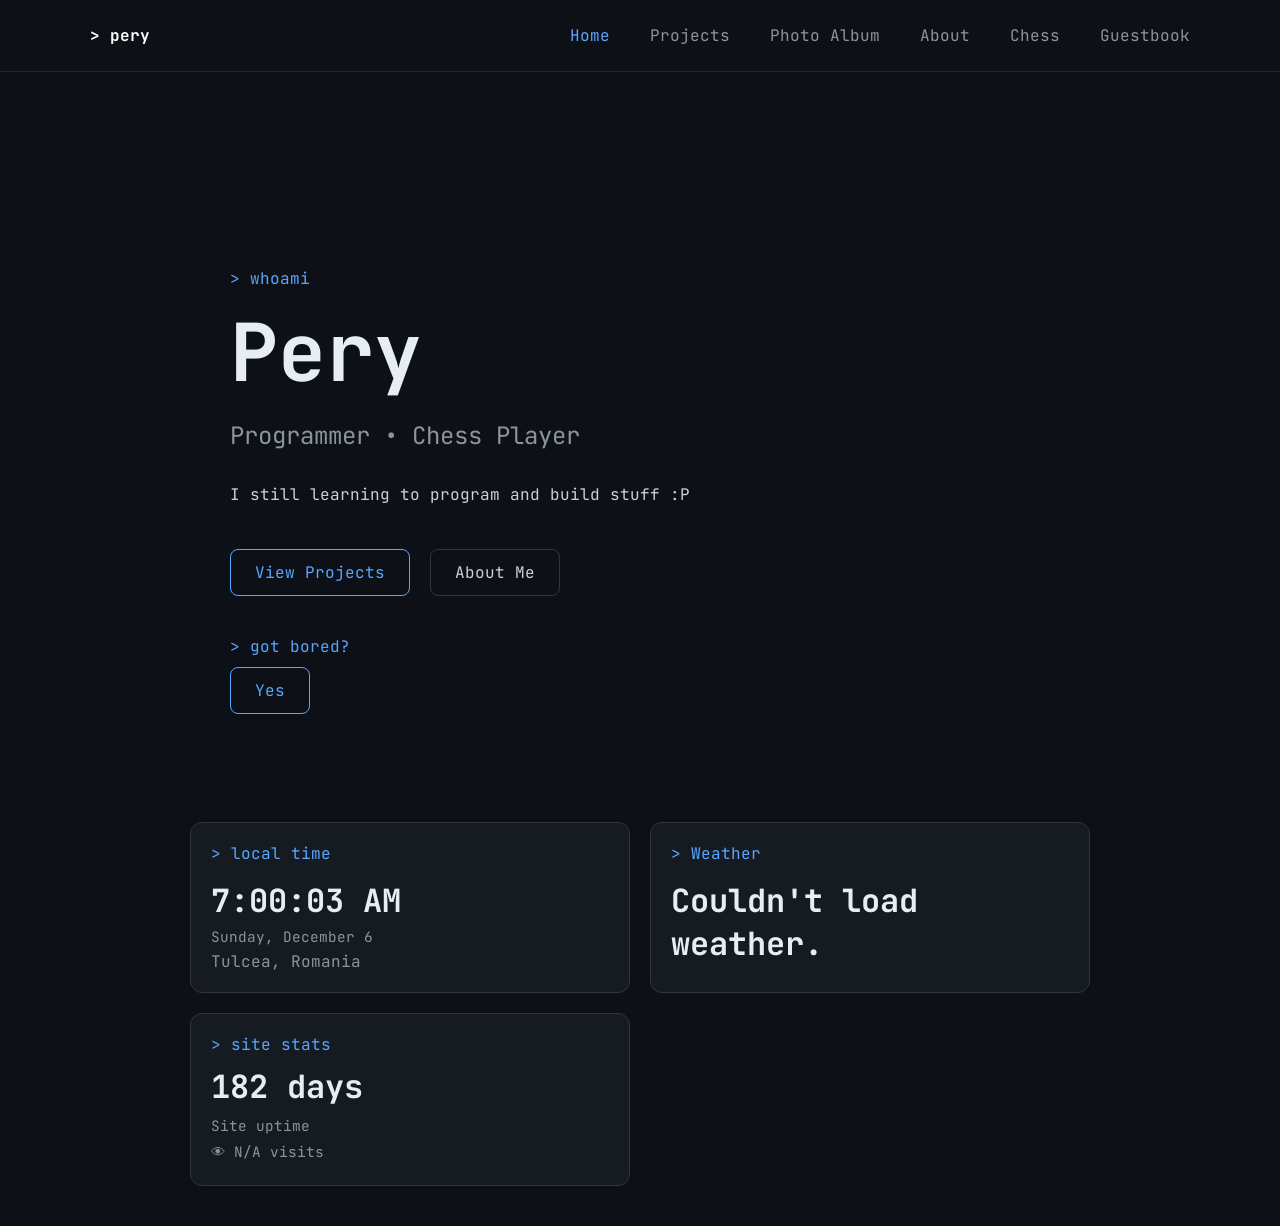
==== commit 208e9ce7: "Add files via upload" ====
--- a/index.html
+++ b/index.html
@@ -8,7 +8,6 @@
     <title>Pery personal site</title>
 
     <link rel="stylesheet" href="style.css">
-    <link rel="stylesheet" href="halloween.css">
 
     <link rel="preconnect" href="https://fonts.googleapis.com">
     <link rel="preconnect" href="https://fonts.gstatic.com" crossorigin>
@@ -31,6 +30,7 @@
             <a href="photo-album.html">Photo Album</a>
             <a href="about.html">About</a>
             <a href="chess.html">Chess</a>
+            <a href="guestbook.html">Guestbook</a>
         </div>
 
     </div>
@@ -51,7 +51,6 @@
             <p class="description">
                 I still learning to program and build stuff :P
             </p>
-            <P>Happy Halloween!</P>
 
             <div class="hero-buttons">
                 <a href="projects.html" class="button">
@@ -321,7 +320,6 @@
 
 </script>
 
-   <script src="halloween.js"></script>
 </body>
 
 </html>
--- a/style.css
+++ b/style.css
@@ -596,3 +596,85 @@
 .fide-card {
     margin-top: 20px;
 }
+
+.guestbook {
+    max-width: 700px;
+    margin: 60px auto;
+    padding: 20px;
+}
+
+.guestbook h1 {
+    font-size: 32px;
+    margin-bottom: 10px;
+}
+
+.guestbook p {
+    color: #888;
+    margin-bottom: 30px;
+}
+
+.guest-form {
+    display: flex;
+    flex-direction: column;
+    gap: 15px;
+}
+
+.guest-form input,
+.guest-form textarea {
+    background: #1a1a1a;
+    border: 1px solid #333;
+    padding: 12px;
+    color: white;
+    font-family: inherit;
+    font-size: 14px;
+    border-radius: 5px;
+}
+
+
+.guest-form textarea {
+    min-height: 120px;
+    resize: vertical;
+}
+
+.guest-form button {
+    background: white;
+    color: #111;
+    border: none;
+    padding: 12px;
+    font-family: inherit;
+    font-weight: bold;
+    cursor: pointer;
+    border-radius: 5px;
+}
+
+.guest-form button:hover {
+    background: #ccc;
+}
+
+#messages {
+    margin-top: 50px;
+}
+
+.message-card {
+    background: #1a1a1a;
+    border: 1px solid #333;
+    padding: 15px;
+    margin-top: 15px;
+    border-radius: 5px;
+}
+
+.message-card h3 {
+    margin-bottom: 8px;
+    color: white;
+}
+
+.message-card p {
+    color: #ccc;
+    margin-bottom: 10px;
+    overflow-wrap: anywhere;
+}
+
+.message-card small {
+    color: #777;
+    font-size: 12px;
+}
